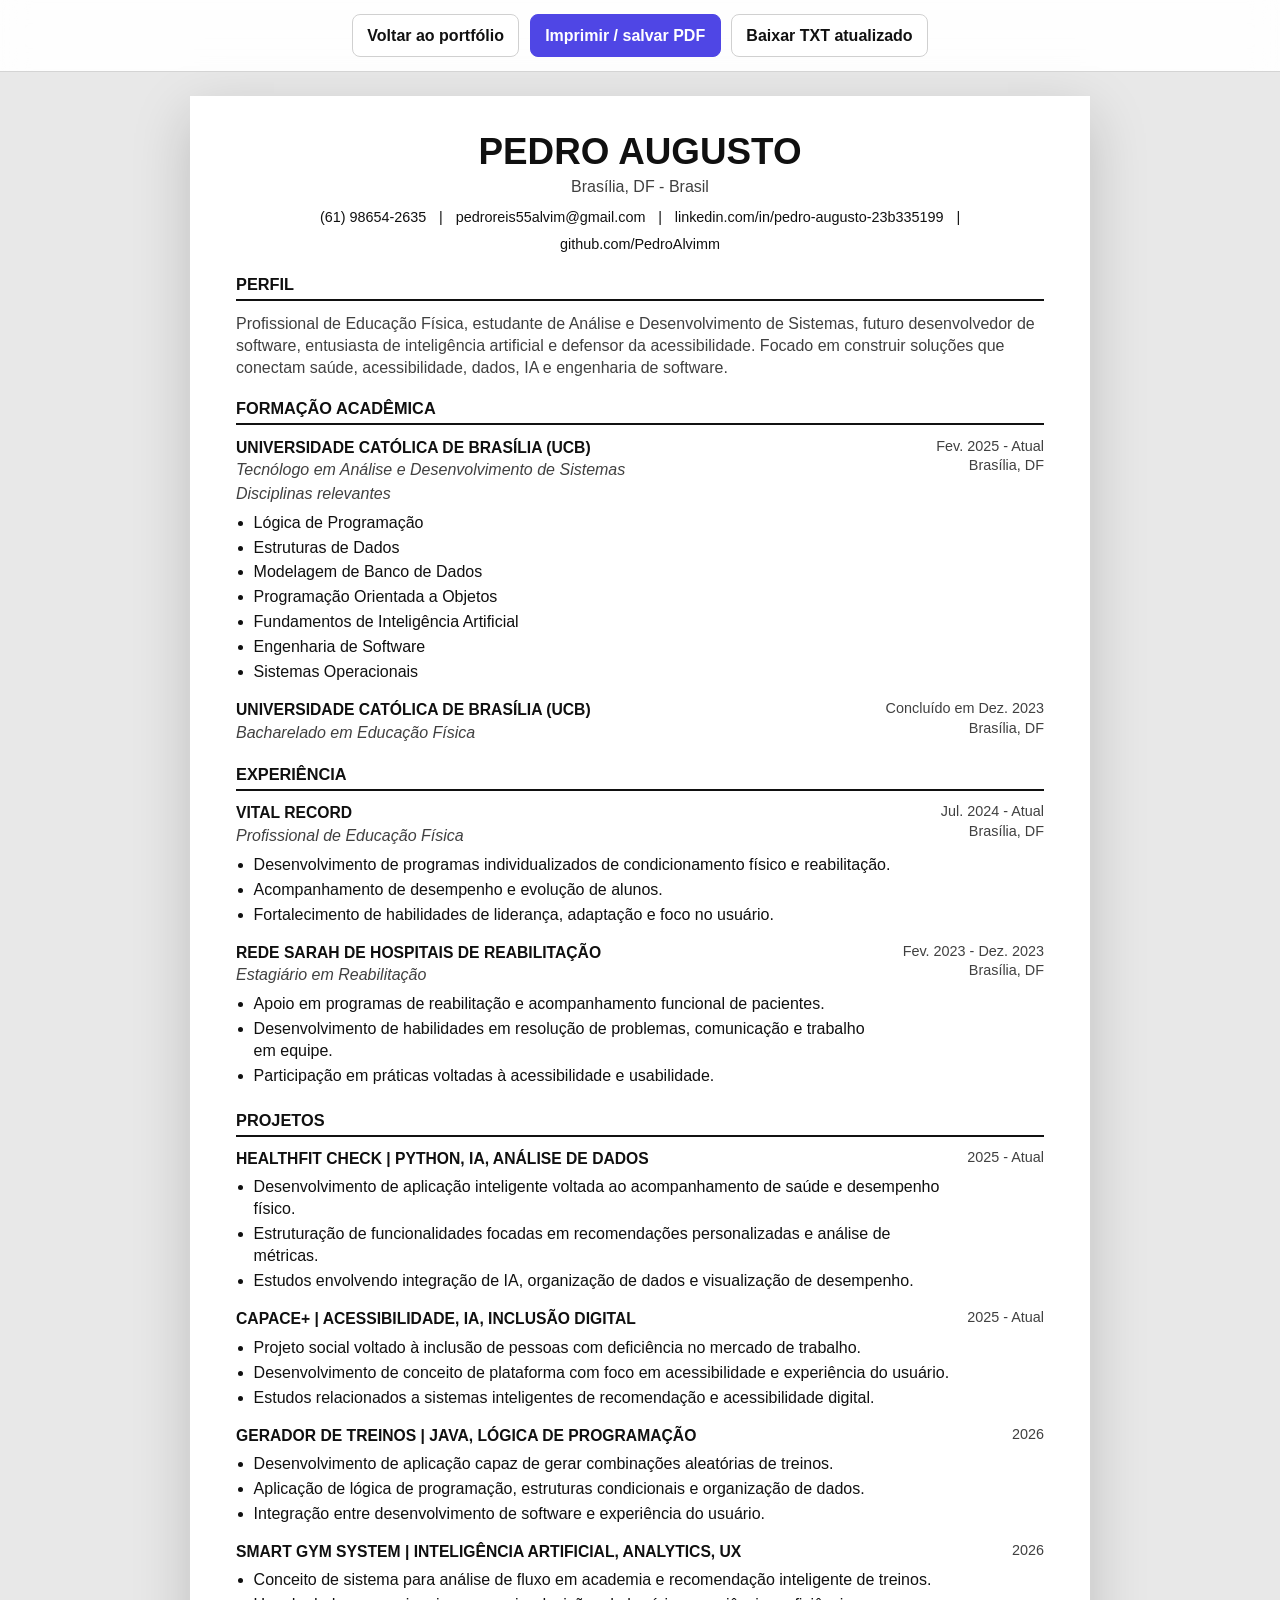
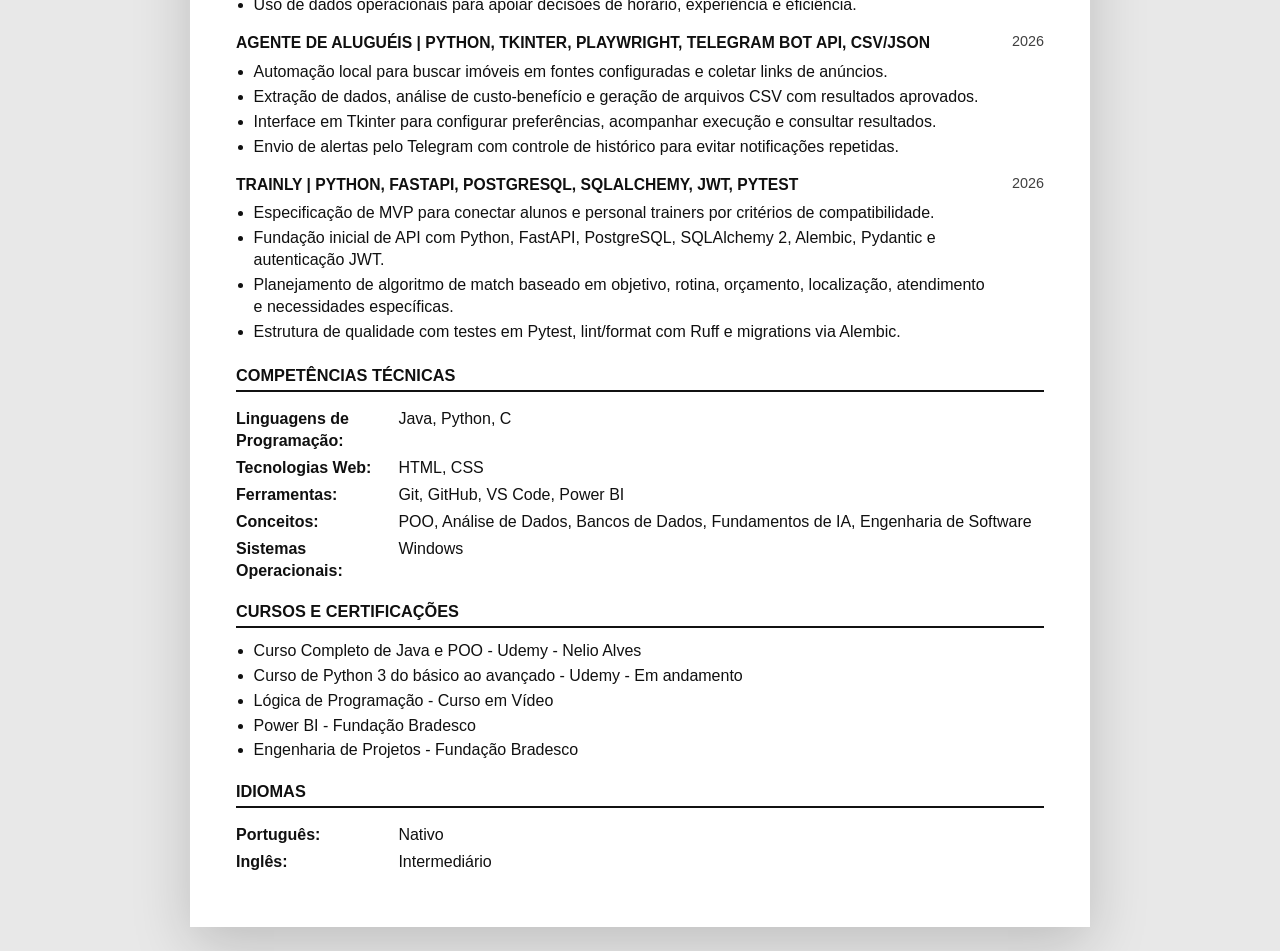
==== curriculo.html @ 2a93fbb2 "Add files via upload" ====
<!doctype html>
<html lang="pt-BR">
  <head>
    <meta charset="utf-8" />
    <meta name="viewport" content="width=device-width, initial-scale=1" />
    <title>Curr&iacute;culo | Pedro Augusto</title>
    <meta
      name="description"
      content="Curr&iacute;culo atualizado de Pedro Augusto, gerado a partir dos dados do portf&oacute;lio."
    />
    <style>
      :root {
        color-scheme: light;
        --ink: #101010;
        --muted: #404040;
        --line: #111111;
        --soft: #f5f5f5;
        --accent: #4f46e5;
      }

      * {
        box-sizing: border-box;
      }

      body {
        margin: 0;
        background: #e8e8e8;
        color: var(--ink);
        font-family: Arial, Helvetica, sans-serif;
        line-height: 1.38;
      }

      a {
        color: inherit;
      }

      .toolbar {
        position: sticky;
        top: 0;
        z-index: 10;
        display: flex;
        flex-wrap: wrap;
        gap: 0.65rem;
        align-items: center;
        justify-content: center;
        border-bottom: 1px solid #d4d4d4;
        background: rgba(255, 255, 255, 0.92);
        padding: 0.85rem;
        backdrop-filter: blur(14px);
      }

      .toolbar a,
      .toolbar button {
        min-height: 2.55rem;
        border: 1px solid #d0d0d0;
        border-radius: 8px;
        background: #ffffff;
        color: #111111;
        cursor: pointer;
        font: inherit;
        font-weight: 700;
        padding: 0.62rem 0.9rem;
        text-decoration: none;
      }

      .toolbar .primary {
        border-color: var(--accent);
        background: var(--accent);
        color: #ffffff;
      }

      .page {
        width: min(100%, 900px);
        min-height: 1120px;
        margin: 1.5rem auto;
        background: #ffffff;
        box-shadow: 0 18px 55px rgba(0, 0, 0, 0.18);
        padding: 38px 46px;
      }

      .resume-header {
        text-align: center;
      }

      .resume-header h1 {
        margin: 0;
        font-size: 2.3rem;
        line-height: 1;
        text-transform: uppercase;
      }

      .resume-header p {
        margin: 0.35rem 0;
        color: var(--muted);
      }

      .contact-line {
        display: flex;
        flex-wrap: wrap;
        gap: 0.45rem 0.8rem;
        justify-content: center;
        margin-top: 0.6rem;
        font-size: 0.9rem;
      }

      .resume-section {
        margin-top: 1.15rem;
      }

      .resume-section h2 {
        margin: 0 0 0.7rem;
        border-bottom: 2px solid var(--line);
        padding-bottom: 0.22rem;
        font-size: 1.02rem;
        text-transform: uppercase;
      }

      .resume-item {
        display: grid;
        grid-template-columns: minmax(0, 1fr) max-content;
        gap: 1rem;
        margin-bottom: 0.82rem;
      }

      .resume-item h3 {
        margin: 0;
        font-size: 0.98rem;
        text-transform: uppercase;
      }

      .resume-item .sub {
        margin: 0.08rem 0 0;
        color: var(--muted);
        font-style: italic;
      }

      .resume-item .meta {
        color: var(--muted);
        font-size: 0.9rem;
        text-align: right;
        white-space: nowrap;
      }

      ul {
        margin: 0.42rem 0 0;
        padding-left: 1.1rem;
      }

      li {
        margin: 0.18rem 0;
      }

      .compact-grid {
        display: grid;
        grid-template-columns: 9.5rem minmax(0, 1fr);
        gap: 0.3rem 0.65rem;
      }

      .compact-grid dt {
        font-weight: 800;
      }

      .compact-grid dd {
        margin: 0;
      }

      .summary {
        margin: 0;
        color: var(--muted);
      }

      @media (max-width: 720px) {
        .page {
          margin: 0;
          padding: 28px 18px;
          box-shadow: none;
        }

        .resume-item {
          grid-template-columns: 1fr;
          gap: 0.2rem;
        }

        .resume-item .meta {
          text-align: left;
          white-space: normal;
        }

        .compact-grid {
          grid-template-columns: 1fr;
        }
      }

      @media print {
        @page {
          size: A4;
          margin: 10mm;
        }

        body {
          background: #ffffff;
        }

        .toolbar {
          display: none;
        }

        .page {
          width: auto;
          min-height: auto;
          margin: 0;
          box-shadow: none;
          padding: 0;
        }

        .resume-section {
          break-inside: avoid;
        }

        .resume-item {
          break-inside: avoid;
        }
      }
    </style>
  </head>
  <body>
    <div class="toolbar" aria-label="A&ccedil;&otilde;es do curr&iacute;culo">
      <a href="index.html#resume">Voltar ao portf&oacute;lio</a>
      <button class="primary" type="button" id="print-resume">Imprimir / salvar PDF</button>
      <button type="button" id="download-resume">Baixar TXT atualizado</button>
    </div>

    <main class="page" id="resume-root" aria-label="Curr&iacute;culo gerado"></main>

    <script src="assets/portfolio-data.js"></script>
    <script src="assets/curriculo-generator.js"></script>
  </body>
</html>
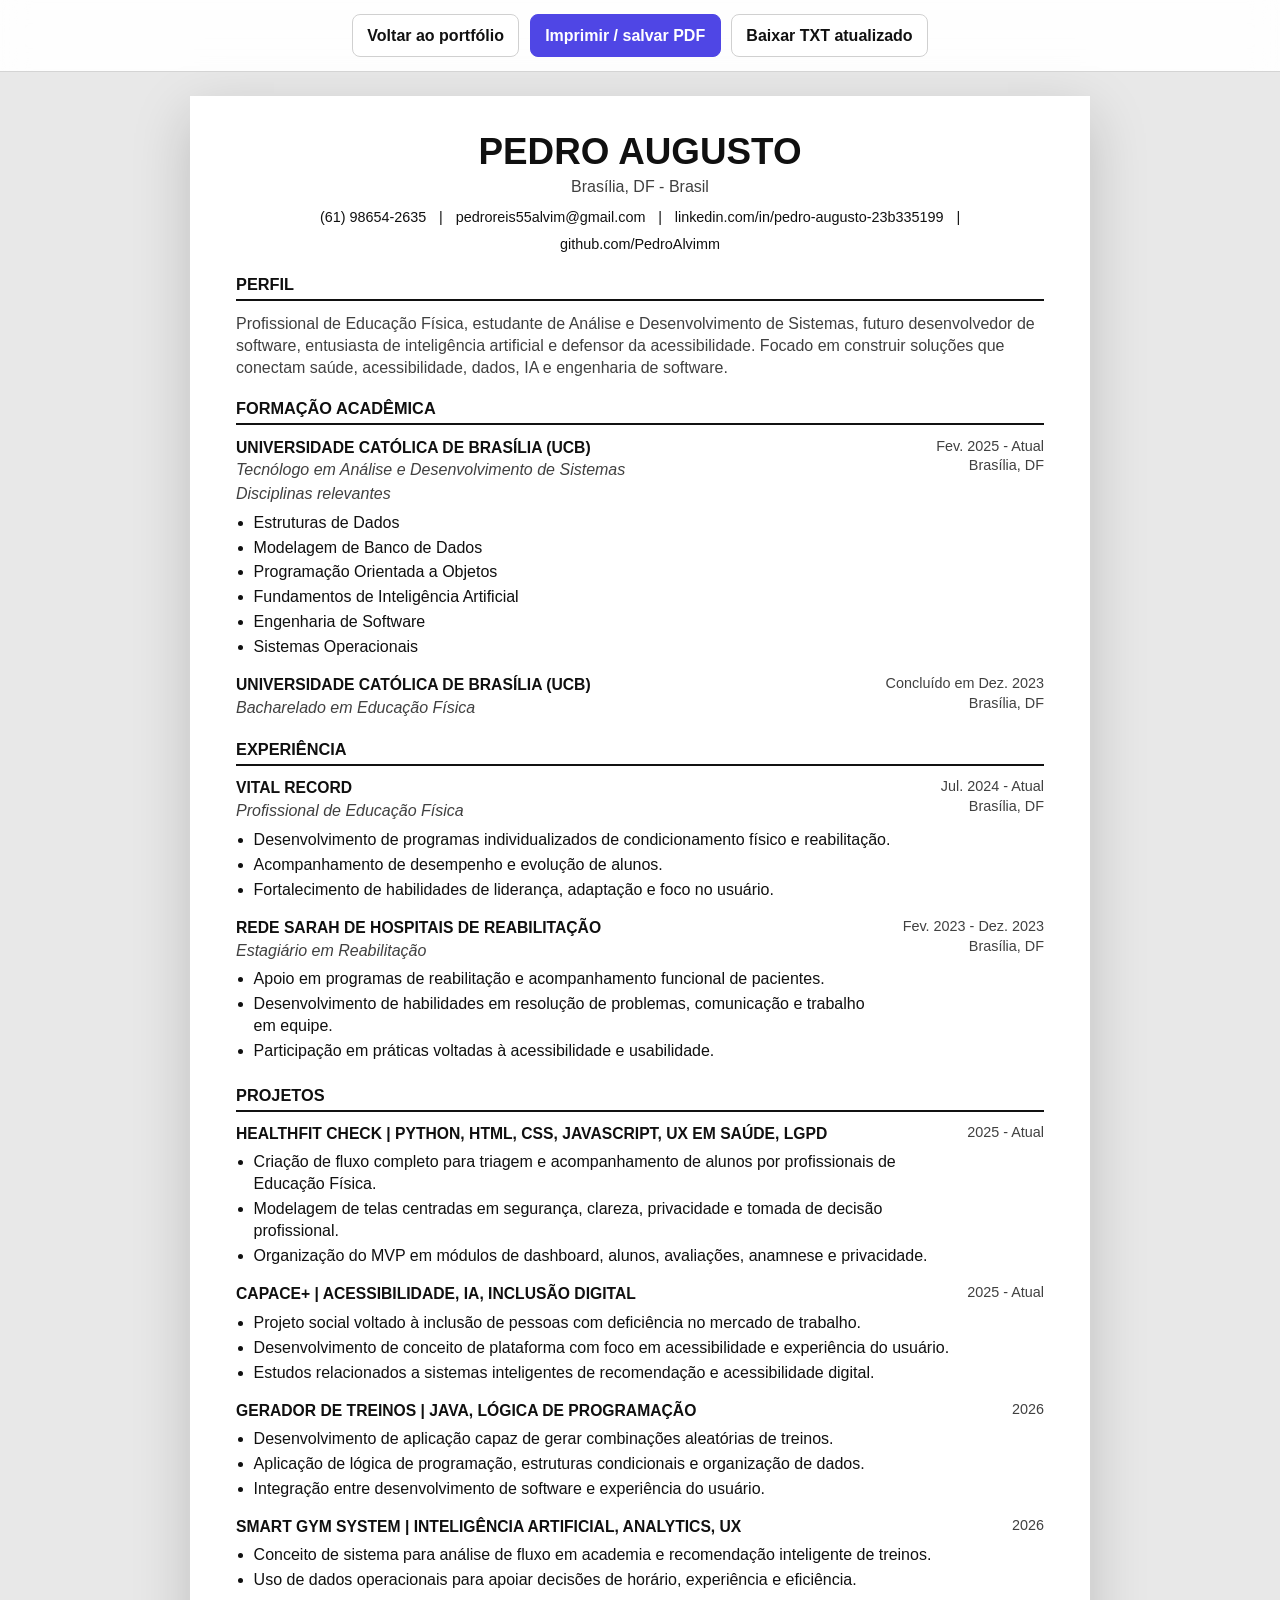
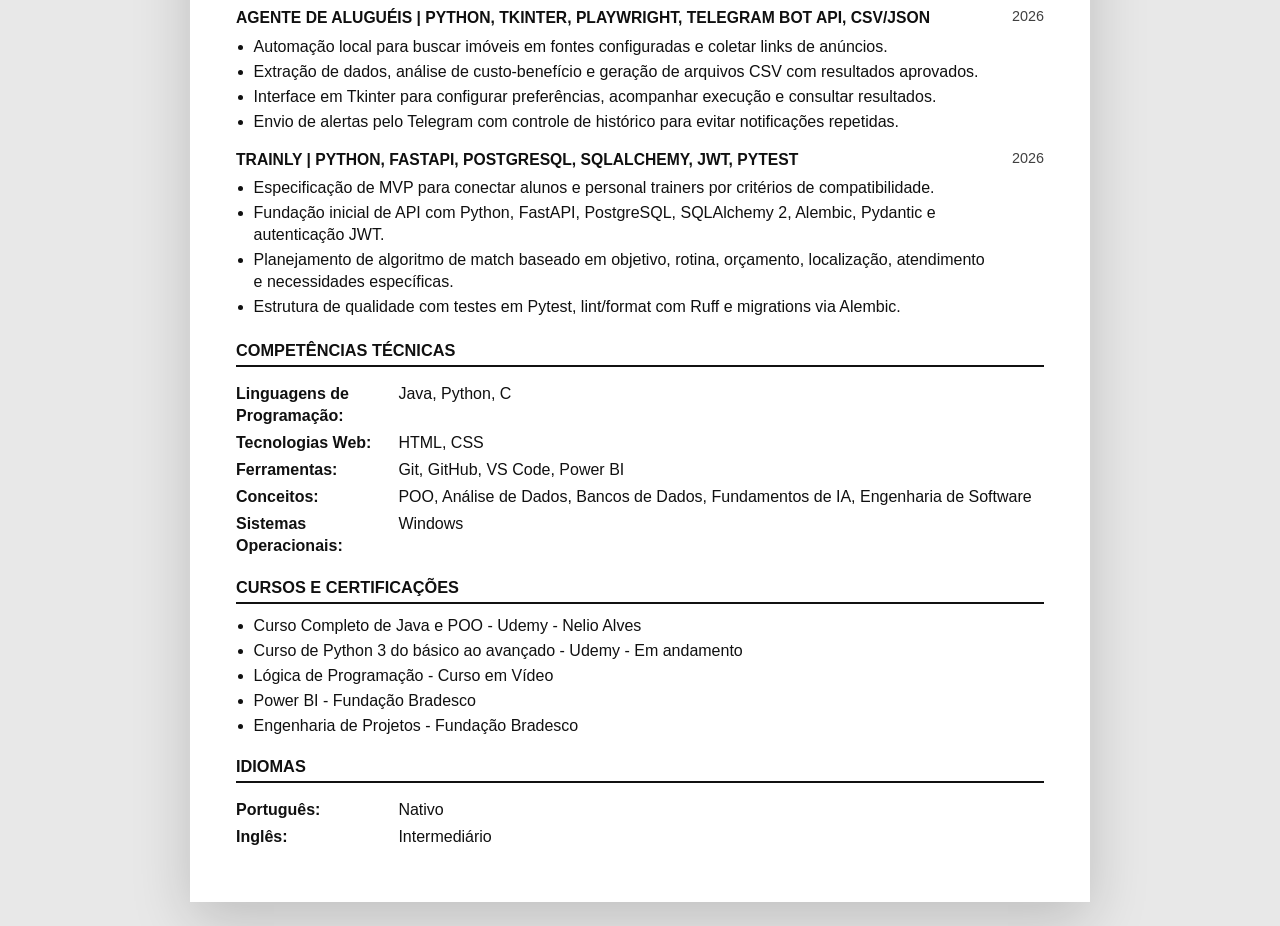
==== commit 84917575: "Add files via upload" ====
--- a/curriculo.html
+++ b/curriculo.html
@@ -232,7 +232,7 @@
 
     <main class="page" id="resume-root" aria-label="Curr&iacute;culo gerado"></main>
 
-    <script src="assets/portfolio-data.js"></script>
-    <script src="assets/curriculo-generator.js"></script>
+    <script src="assets/portfolio-data.js?v=20260705-healthfit-2"></script>
+    <script src="assets/curriculo-generator.js?v=20260705-healthfit-2"></script>
   </body>
 </html>
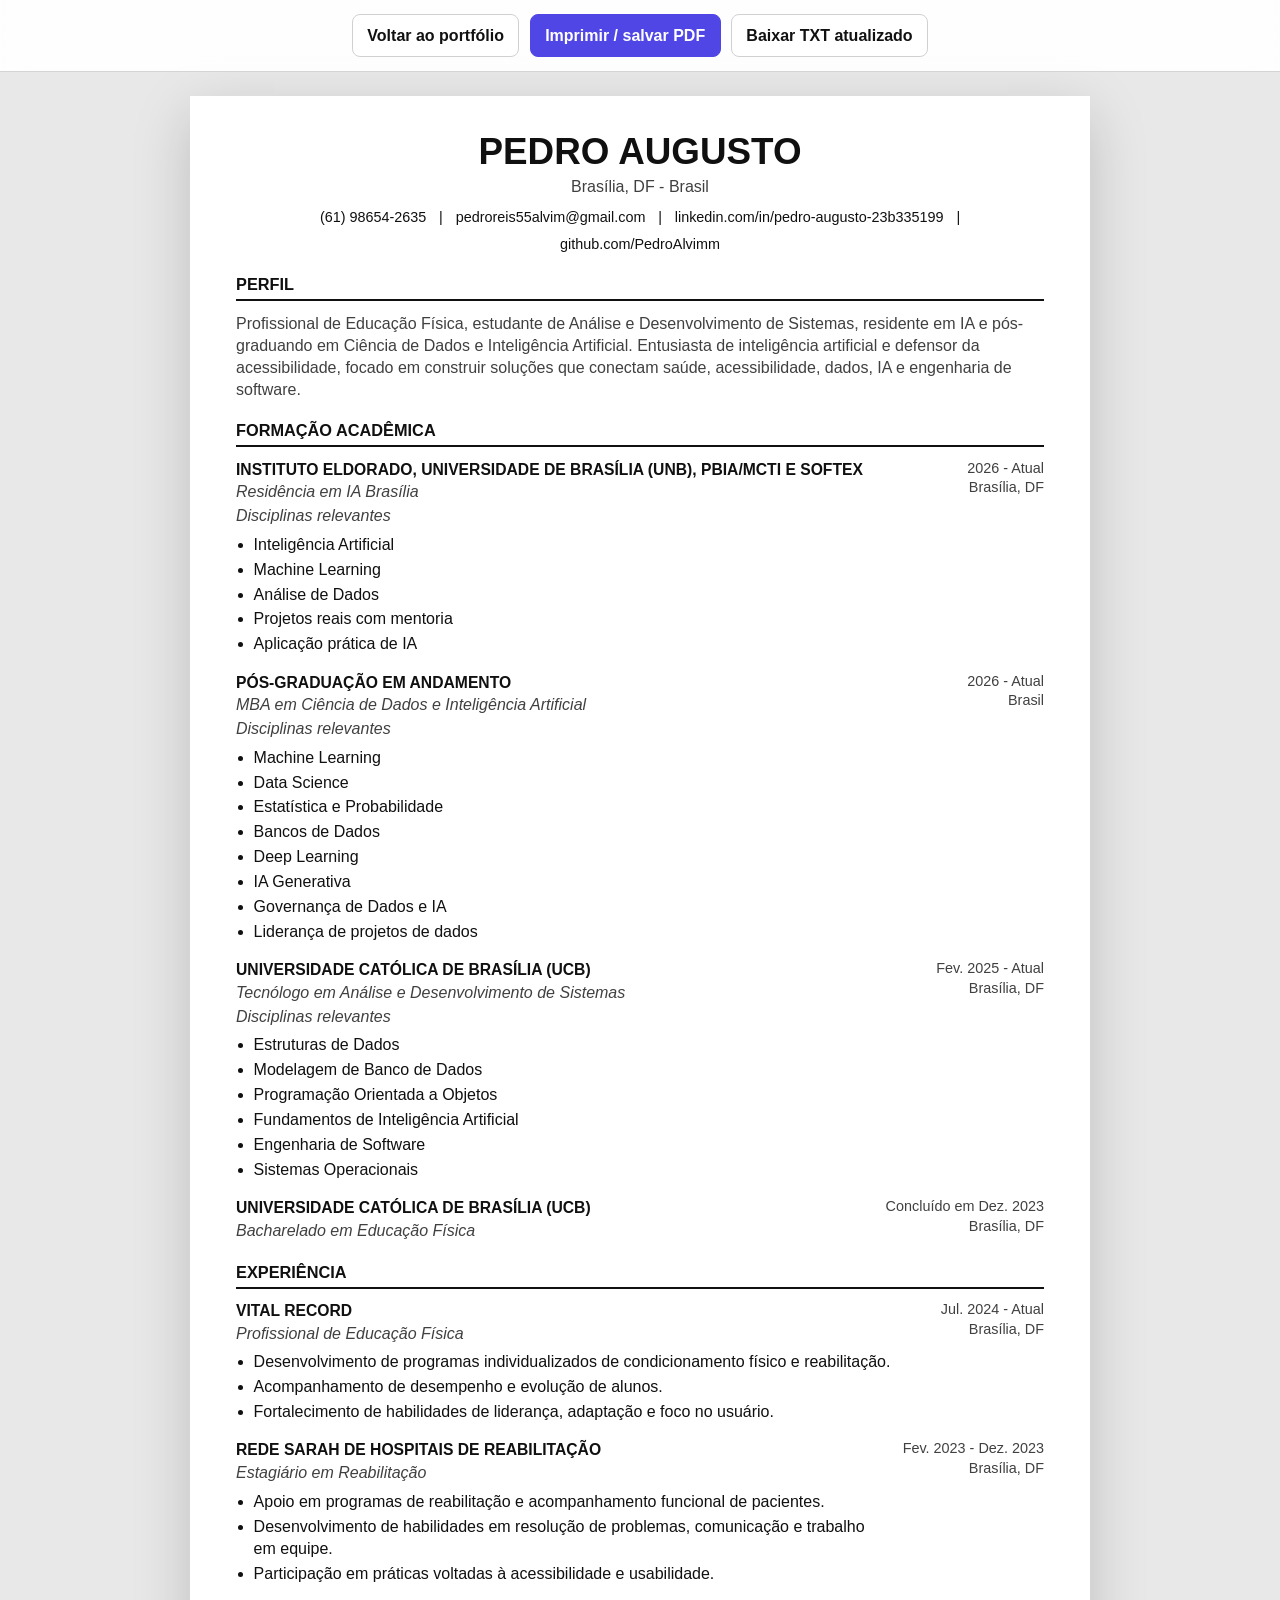
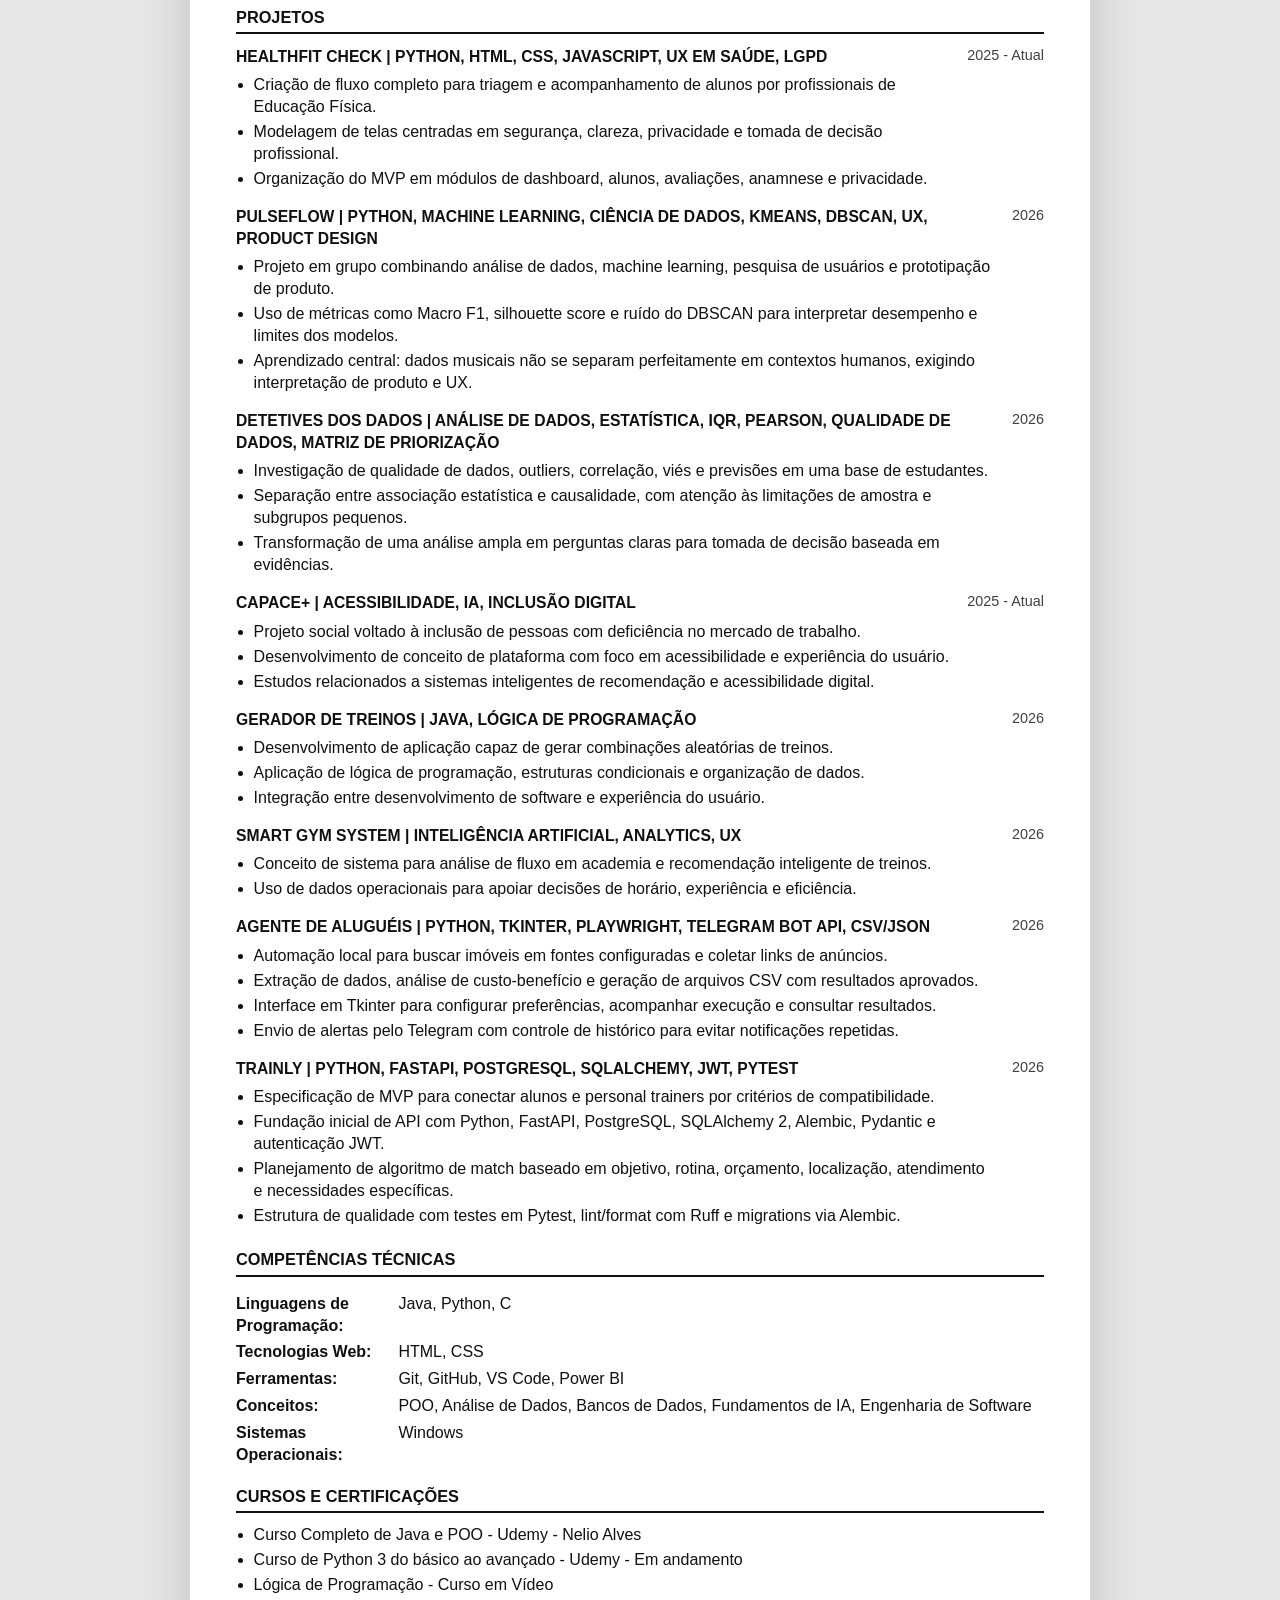
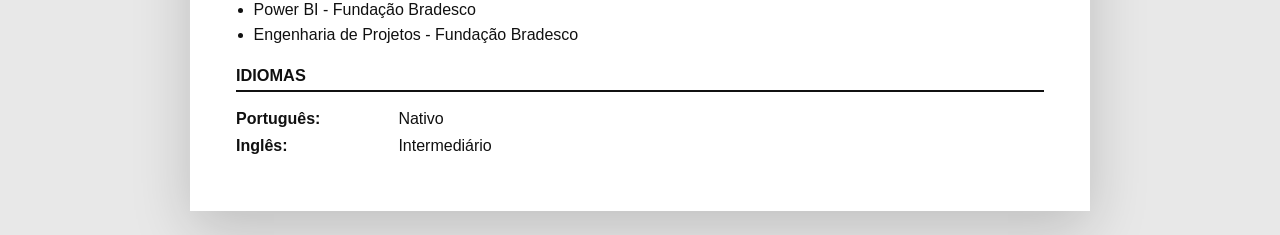
==== commit 551deafc: "Adiciona novos projetos e formacoes ao portfolio" ====
--- a/curriculo.html
+++ b/curriculo.html
@@ -232,7 +232,7 @@
 
     <main class="page" id="resume-root" aria-label="Curr&iacute;culo gerado"></main>
 
-    <script src="assets/portfolio-data.js?v=20260705-healthfit-2"></script>
-    <script src="assets/curriculo-generator.js?v=20260705-healthfit-2"></script>
+    <script src="assets/portfolio-data.js?v=20260907-formacoes-1"></script>
+    <script src="assets/curriculo-generator.js?v=20260907-formacoes-1"></script>
   </body>
 </html>
